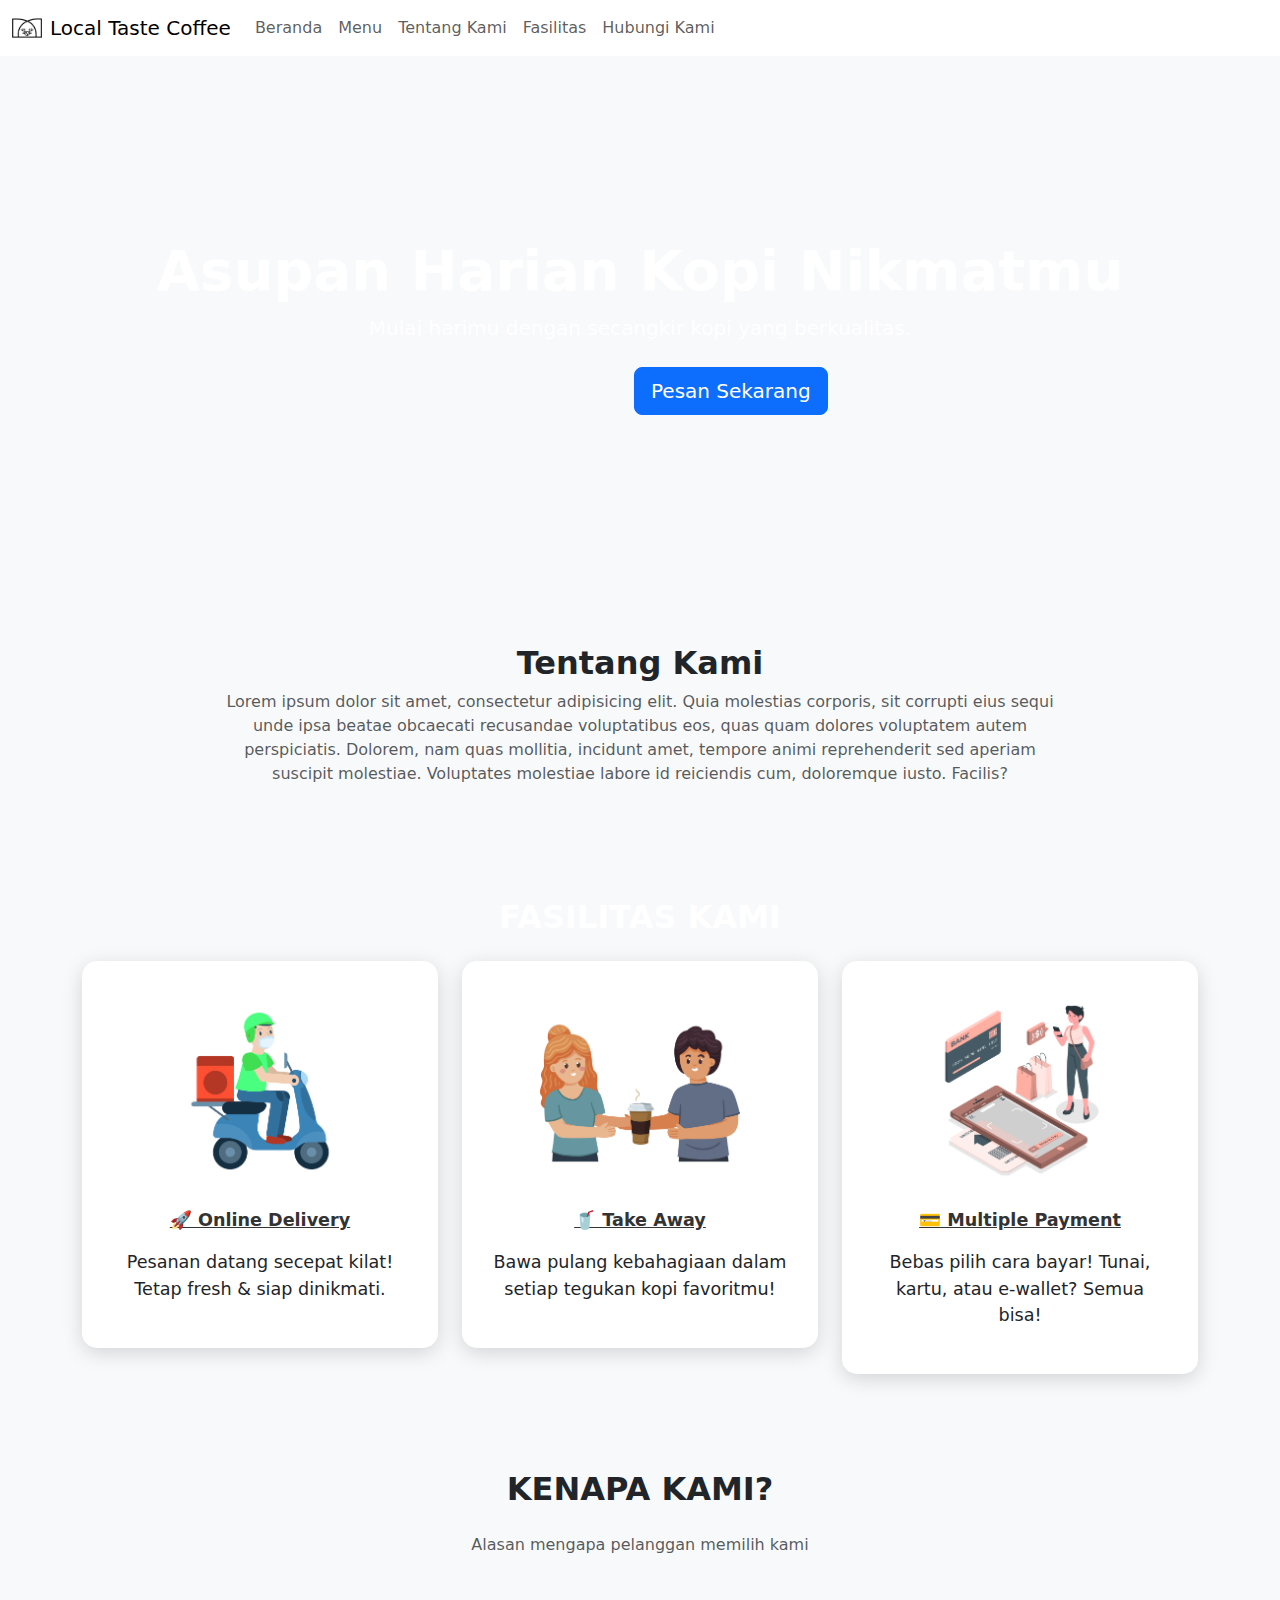
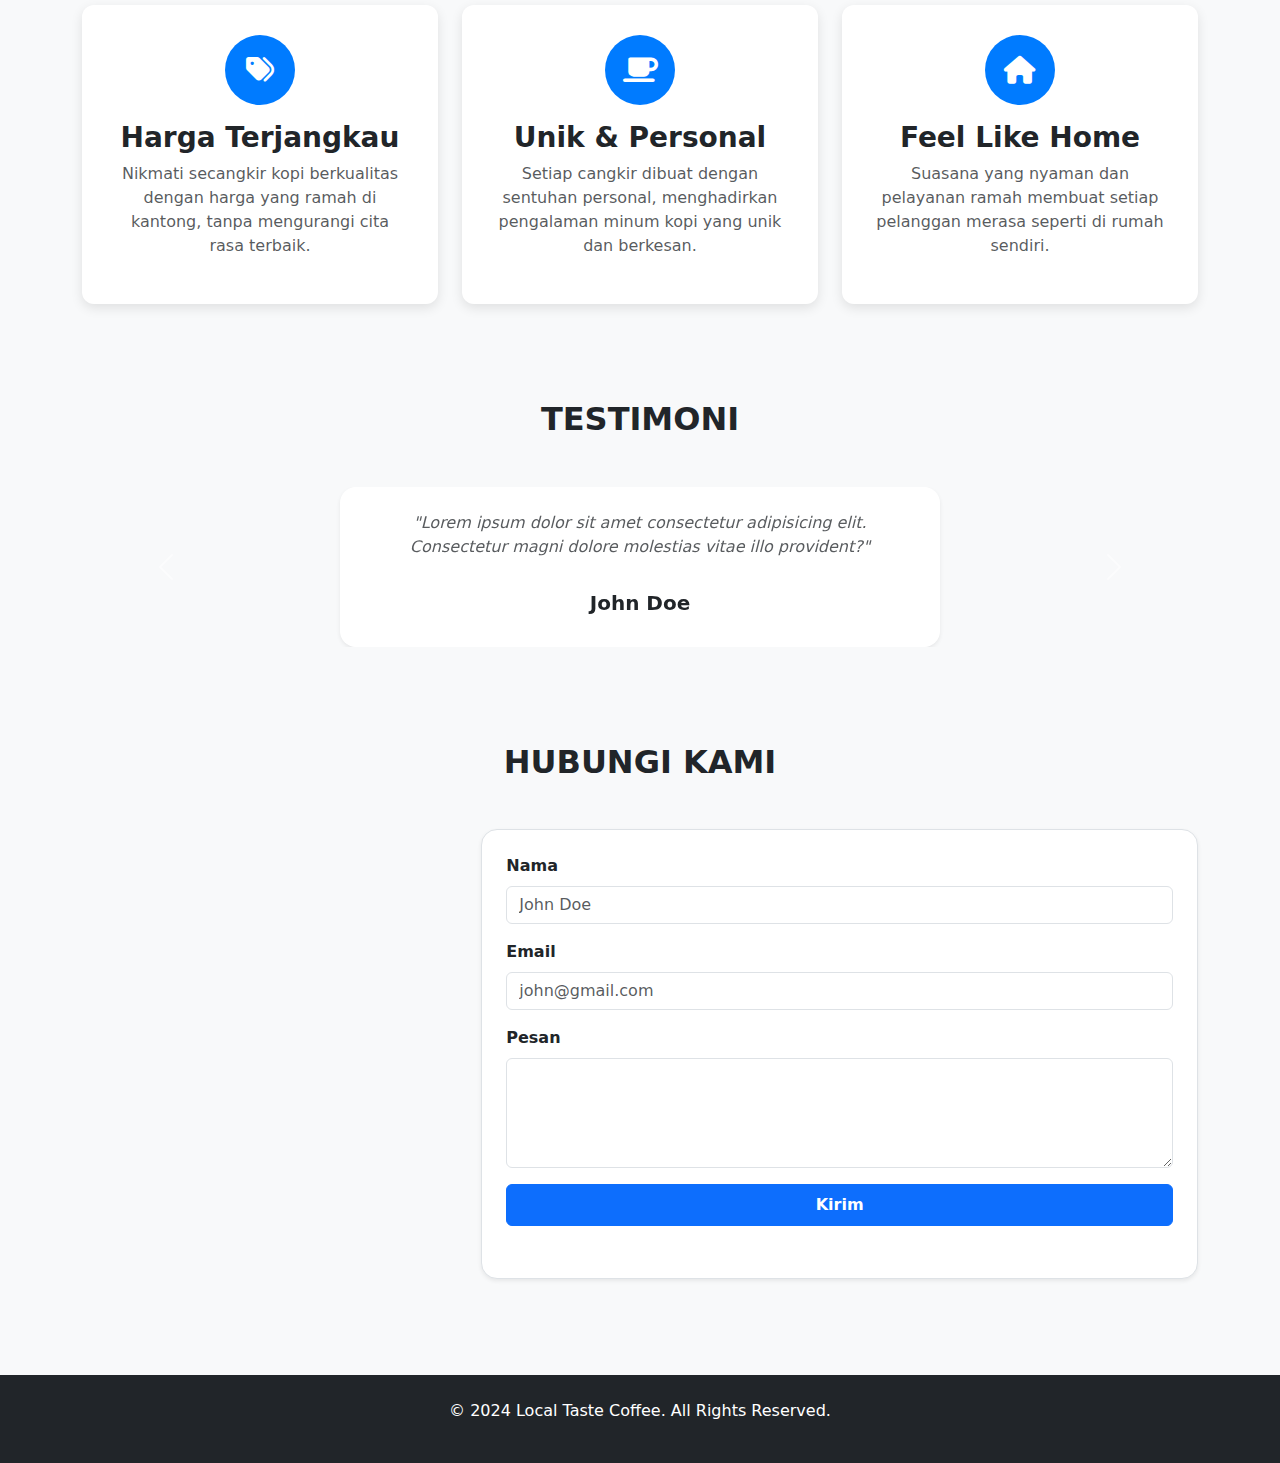
==== index.html @ 01dd8194 "first commit" ====
<!DOCTYPE html>
<html lang="en">
	<head>
		<meta charset="UTF-8" />
		<meta name="viewport" content="width=device-width, initial-scale=1.0" />
		<title>Local Taste Coffee</title>

		<link
			href="https://cdn.jsdelivr.net/npm/bootstrap@5.3.3/dist/css/bootstrap.min.css"
			rel="stylesheet"
			integrity="sha384-QWTKZyjpPEjISv5WaRU9OFeRpok6YctnYmDr5pNlyT2bRjXh0JMhjY6hW+ALEwIH"
			crossorigin="anonymous"
		/>

		<link rel="preconnect" href="https://fonts.googleapis.com" />
		<link rel="preconnect" href="https://fonts.gstatic.com" crossorigin />
		<link
			href="https://fonts.googleapis.com/css2?family=Cookie&family=Inter:ital,opsz,wght@0,14..32,100..900;1,14..32,100..900&display=swap"
			rel="stylesheet"
		/>

		<link
			rel="stylesheet"
			href="https://cdnjs.cloudflare.com/ajax/libs/font-awesome/6.5.1/css/all.min.css"
		/>

		<link rel="stylesheet" href="css/style.css" />
	</head>

	<body class="bg-body-tertiary" class="font-primary">
		<!-- Navbar -->
		<nav class="navbar navbar-expand-lg bg-white">
			<div class="container-fluid">
				<a class="navbar-brand" href="#">
					<img
						src="/img/Logo.png"
						alt="Logo"
						width="30"
						height="24"
						class="d-inline-block align-text-top me-2"
					/>Local Taste Coffee</a
				>
				<button
					class="navbar-toggler"
					type="button"
					data-bs-toggle="collapse"
					data-bs-target="#navbarNavDropdown"
					aria-controls="navbarNavDropdown"
					aria-expanded="false"
					aria-label="Toggle navigation"
				>
					<span class="navbar-toggler-icon"></span>
				</button>
				<div class="collapse navbar-collapse" id="navbarNavDropdown">
					<ul class="navbar-nav">
						<li class="nav-item">
							<a class="nav-link" aria-current="page" href="#">Beranda</a>
						</li>
						<li class="nav-item">
							<a class="nav-link" href="menu.html">Menu</a>
						</li>
						<li class="nav-item">
							<a class="nav-link" href="#tentangKami">Tentang Kami</a>
						</li>
						<li class="nav-item">
							<a class="nav-link" href="#fasilitas">Fasilitas</a>
						</li>
						<li class="nav-item">
							<a class="nav-link" href="#contact">Hubungi Kami</a>
						</li>
					</ul>
				</div>
			</div>
		</nav>

		<!-- Hero -->
		<section
			class="text-center d-flex flex-column justify-content-center align-items-center text-white"
			style="
				background: url('https://images.unsplash.com/photo-1447933601403-0c6688de566e?q=80&w=3161&auto=format&fit=crop&ixlib=rb-4.0.3&ixid=M3wxMjA3fDB8MHxwaG90by1wYWdlfHx8fGVufDB8fHx8fA%3D%3Dx`')
					center/cover no-repeat;
				height: 60vh;
			"
		>
			<div class="container">
				<h1 class="display-4 fw-bold">Asupan Harian Kopi Nikmatmu</h1>
				<p class="lead">Mulai harimu dengan secangkir kopi yang berkualitas.</p>

				<div class="mt-4">
					<a href="#" class="btn btn-outline-light btn-lg me-2">Eksplor Menu</a>
					<a
						href="https://r.grab.com/g/6-20250220_105138_3761E390103F497BAA0A1B494E79ADF9_MEXMPS-6-C62KMCDAR6NEME"
						class="btn btn-primary btn-lg"
						>Pesan Sekarang</a
					>
				</div>
			</div>
		</section>

		<!-- About -->
		<section class="py-5 bg-light" id="tentangKami">
			<div class="container text-center">
				<h2 class="fw-bold">Tentang Kami</h2>
				<p class="text-muted w-75 mx-auto">
					Lorem ipsum dolor sit amet, consectetur adipisicing elit. Quia
					molestias corporis, sit corrupti eius sequi unde ipsa beatae obcaecati
					recusandae voluptatibus eos, quas quam dolores voluptatem autem
					perspiciatis. Dolorem, nam quas mollitia, incidunt amet, tempore animi
					reprehenderit sed aperiam suscipit molestiae. Voluptates molestiae
					labore id reiciendis cum, doloremque iusto. Facilis?
				</p>
			</div>
		</section>

		<!-- Fasilitas -->
		<section class="py-5 text-dark" id="fasilitas">
			<div class="container text-center">
				<h2 class="fw-bold mb-4 text-uppercase text-glow">Fasilitas Kami</h2>

				<div class="row justify-content-center g-4">
					<div class="col-md-4">
						<div class="facility-card">
							<img
								src="img/Delivery.png"
								alt="Online Delivery"
								class="facility-img"
							/>
							<p class="fw-semibold mt-3"><u>🚀 Online Delivery</u></p>
							<p class="text-dark">
								Pesanan datang secepat kilat! Tetap fresh & siap dinikmati.
							</p>
						</div>
					</div>
					<div class="col-md-4">
						<div class="facility-card">
							<img
								src="/img/Takeaway.png"
								alt="Take Away"
								class="facility-img"
							/>
							<p class="fw-semibold mt-3"><u>🥤 Take Away</u></p>
							<p class="text-dark">
								Bawa pulang kebahagiaan dalam setiap tegukan kopi favoritmu!
							</p>
						</div>
					</div>
					<div class="col-md-4">
						<div class="facility-card">
							<img
								src="/img/MultiPayment.png"
								alt="Multiple Payment Method"
								class="facility-img"
							/>
							<p class="fw-semibold mt-3"><u>💳 Multiple Payment</u></p>
							<p class="text-dark">
								Bebas pilih cara bayar! Tunai, kartu, atau e-wallet? Semua bisa!
							</p>
						</div>
					</div>
				</div>
			</div>
		</section>

		<!-- Kenapa Kami -->
		<section class="py-5 bg-light">
			<div class="container text-center">
				<h2 class="fw-bold mb-4 text-uppercase">Kenapa Kami?</h2>
				<p class="text-muted mb-5">Alasan mengapa pelanggan memilih kami</p>

				<div class="row g-4">
					<div class="col-md-4">
						<div class="feature-card">
							<div class="icon-box">
								<i class="fas fa-tags"></i>
							</div>
							<h3 class="fw-semibold mt-3">Harga Terjangkau</h3>
							<p class="text-muted">
								Nikmati secangkir kopi berkualitas dengan harga yang ramah di
								kantong, tanpa mengurangi cita rasa terbaik.
							</p>
						</div>
					</div>
					<div class="col-md-4">
						<div class="feature-card">
							<div class="icon-box">
								<i class="fas fa-coffee"></i>
							</div>
							<h3 class="fw-semibold mt-3">Unik & Personal</h3>
							<p class="text-muted">
								Setiap cangkir dibuat dengan sentuhan personal, menghadirkan
								pengalaman minum kopi yang unik dan berkesan.
							</p>
						</div>
					</div>
					<div class="col-md-4">
						<div class="feature-card">
							<div class="icon-box">
								<i class="fas fa-home"></i>
							</div>
							<h3 class="fw-semibold mt-3">Feel Like Home</h3>
							<p class="text-muted">
								Suasana yang nyaman dan pelayanan ramah membuat setiap pelanggan
								merasa seperti di rumah sendiri.
							</p>
						</div>
					</div>
				</div>
			</div>
		</section>

		<!-- Testimoni -->
		<section class="py-5 bg-light">
			<div class="container text-center">
				<h2 class="fw-bold mb-5 text-uppercase">Testimoni</h2>
				<div
					id="testimoniCarousel"
					class="carousel slide"
					data-bs-ride="carousel"
				>
					<div class="carousel-inner">
						<div class="carousel-item active">
							<div
								class="card border-0 shadow-sm p-4 rounded-4 mx-auto"
								style="max-width: 600px"
							>
								<p class="fst-italic text-muted">
									"Lorem ipsum dolor sit amet consectetur adipisicing elit.
									Consectetur magni dolore molestias vitae illo provident?"
								</p>
								<h5 class="fw-bold mt-3">John Doe</h5>
							</div>
						</div>
						<div class="carousel-item">
							<div
								class="card border-0 shadow-sm p-4 rounded-4 mx-auto"
								style="max-width: 600px"
							>
								<p class="fst-italic text-muted">
									"Kopinya luar biasa! Pelayanannya ramah dan tempatnya nyaman
									banget."
								</p>
								<h5 class="fw-bold mt-3">Jane Smith</h5>
							</div>
						</div>
					</div>
					<button
						class="carousel-control-prev"
						type="button"
						data-bs-target="#testimoniCarousel"
						data-bs-slide="prev"
					>
						<span class="carousel-control-prev-icon" aria-hidden="true"></span>
					</button>
					<button
						class="carousel-control-next"
						type="button"
						data-bs-target="#testimoniCarousel"
						data-bs-slide="next"
					>
						<span class="carousel-control-next-icon" aria-hidden="true"></span>
					</button>
				</div>
			</div>
		</section>

		<!-- Hubungi Kami Section -->
		<section class="py-5">
			<div class="container">
				<h2 class="fw-bold text-center mb-5 text-uppercase">Hubungi Kami</h2>
				<div
					class="alert alert-success alert-dismissible fade show d-none"
					role="alert"
				>
					<strong>Terima Kasih!</strong> Pesan anda telah kami terima.
					<button
						type="button"
						class="btn-close"
						data-bs-dismiss="alert"
						aria-label="Close"
					></button>
				</div>
				<div class="d-flex justify-content-between gap-4">
					<iframe
						src="https://www.google.com/maps/embed?pb=!1m18!1m12!1m3!1d248.34734682069544!2d119.45000983475421!3d-5.17462937846142!2m3!1f0!2f0!3f0!3m2!1i1024!2i768!4f13.1!3m3!1m2!1s0x2dbee3ce2b61c13f%3A0x412133e50aa9c1d6!2sLocal%20Taste%20Coffee!5e0!3m2!1sen!2sid!4v1740041443003!5m2!1sen!2sid"
						width="600"
						height="450"
						style="border: 0"
						allowfullscreen=""
						loading="lazy"
						referrerpolicy="no-referrer-when-downgrade"
					></iframe>
					<form
						name="submit-to-google-sheet"
						class="p-4 border rounded-4 shadow-sm bg-white mx-auto w-100"
					>
						<div class="mb-3">
							<label for="name" class="form-label fw-semibold">Nama</label>
							<input
								type="text"
								id="name"
								name="name"
								class="form-control"
								placeholder="John Doe"
								required
							/>
						</div>
						<div class="mb-3">
							<label for="email" class="form-label fw-semibold">Email</label>
							<input
								type="email"
								id="email"
								name="email"
								class="form-control"
								placeholder="john@gmail.com"
								required
							/>
						</div>
						<div class="mb-3">
							<label for="pesan" class="form-label fw-semibold">Pesan</label>
							<textarea
								id="pesan"
								name="pesan"
								class="form-control"
								rows="4"
								required
							></textarea>
						</div>
						<button
							type="submit"
							class="btn btn-primary w-100 fw-bold py-2 btn-kirim"
							id="submitButton"
						>
							Kirim
						</button>
						<button
							class="btn btn-primary btn-loading w-100 fw-bold py-2 d-none"
							type="button"
							disabled
						>
							<span
								class="spinner-border spinner-border-sm"
								aria-hidden="true"
							></span>
							<span role="status">Loading...</span>
						</button>
					</form>
				</div>
			</div>
		</section>

		<!-- Footer -->
		<footer class="bg-dark text-white py-4 mt-5">
			<div class="container text-center">
				<p class="mb-3">&copy; 2024 Local Taste Coffee. All Rights Reserved.</p>
				<div class="d-flex justify-content-center gap-3">
					<a href="#" class="text-white fs-4"><i class="bi bi-facebook"></i></a>
					<a href="#" class="text-white fs-4"
						><i class="bi bi-instagram"></i
					></a>
					<a href="#" class="text-white fs-4"><i class="bi bi-twitter"></i></a>
					<a href="#" class="text-white fs-4"><i class="bi bi-whatsapp"></i></a>
				</div>
			</div>
		</footer>

		<script
			src="https://cdn.jsdelivr.net/npm/bootstrap@5.3.3/dist/js/bootstrap.bundle.min.js"
			integrity="sha384-YvpcrYf0tY3lHB60NNkmXc5s9fDVZLESaAA55NDzOxhy9GkcIdslK1eN7N6jIeHz"
			crossorigin="anonymous"
		></script>

		<script src="js/script.js"></script>
	</body>
</html>
---- css/style.css ----
.font-primary {
	font-family: "Inter", serif;
}

.font-secondary {
	font-family: "Cookie", serif;
}

/* Background Section */
/* Background Section dengan Blur */
#fasilitas {
	position: relative;
	padding: 5rem 0;
	overflow: hidden;
}

#fasilitas::before {
	content: "";
	position: absolute;
	top: 0;
	left: 0;
	width: 100%;
	height: 100%;
	background: url("https://images.unsplash.com/photo-1509785307050-d4066910ec1e?q=80&w=2965&auto=format&fit=crop&ixlib=rb-4.0.3&ixid=M3wxMjA3fDB8MHxwaG90by1wYWdlfHx8fGVufDB8fHx8fA%3D%3D")
		center/cover no-repeat;
	filter: blur(1px); /* Efek blur */
	z-index: -1;
	scale: 1.2;
}

/* Desain Kartu */
.facility-card {
	background: #fff;
	border-radius: 15px;
	padding: 30px;
	text-align: center;
	position: relative;
	overflow: hidden;
	box-shadow: 0 5px 20px rgba(0, 0, 0, 0.15);
	transition: transform 0.2s ease-in-out;
}

/* Style Gambar */
.facility-img {
	width: 200px; /* Perbesar gambar */
}

/* Teks */
.facility-card p {
	color: #333;
	font-size: 1.1rem;
}

/* Heading */
#fasilitas h2 {
	color: #fff;
	position: relative;
	z-index: 1;
}

/* Styling Feature Card */
.feature-card {
	background: #fff;
	padding: 30px;
	border-radius: 12px;
	box-shadow: 0 4px 12px rgba(0, 0, 0, 0.1);
	transition: transform 0.3s ease, box-shadow 0.3s ease;
	text-align: center;
}

.feature-card:hover {
	transform: translateY(-5px);
	box-shadow: 0 6px 16px rgba(0, 0, 0, 0.15);
}

/* Icon Box */
.icon-box {
	width: 70px;
	height: 70px;
	background: #007bff;
	color: white;
	font-size: 28px;
	display: flex;
	align-items: center;
	justify-content: center;
	border-radius: 50%;
	margin: 0 auto;
}

/* Responsive Font */
@media (max-width: 768px) {
	.feature-card {
		padding: 25px;
	}
	.icon-box {
		width: 60px;
		height: 60px;
		font-size: 24px;
	}
}

.hover-zoom {
	transition: transform 0.3s ease-in-out;
}

.hover-zoom:hover {
	transform: scale(1.05);
}

/* Efek Hover & Focus pada Input */
.form-control:focus {
	border-color: #0d6efd;
	box-shadow: 0 0 10px rgba(13, 110, 253, 0.25);
}

/* Animasi Hover pada Tombol */
.btn-primary {
	transition: all 0.3s ease-in-out;
}

.btn-primary:hover {
	background-color: #0b5ed7;
	transform: scale(1.03);
}

footer a {
	transition: color 0.3s ease-in-out, transform 0.2s ease-in-out;
}
footer a:hover {
	color: #0d6efd;
	transform: scale(1.2);
}
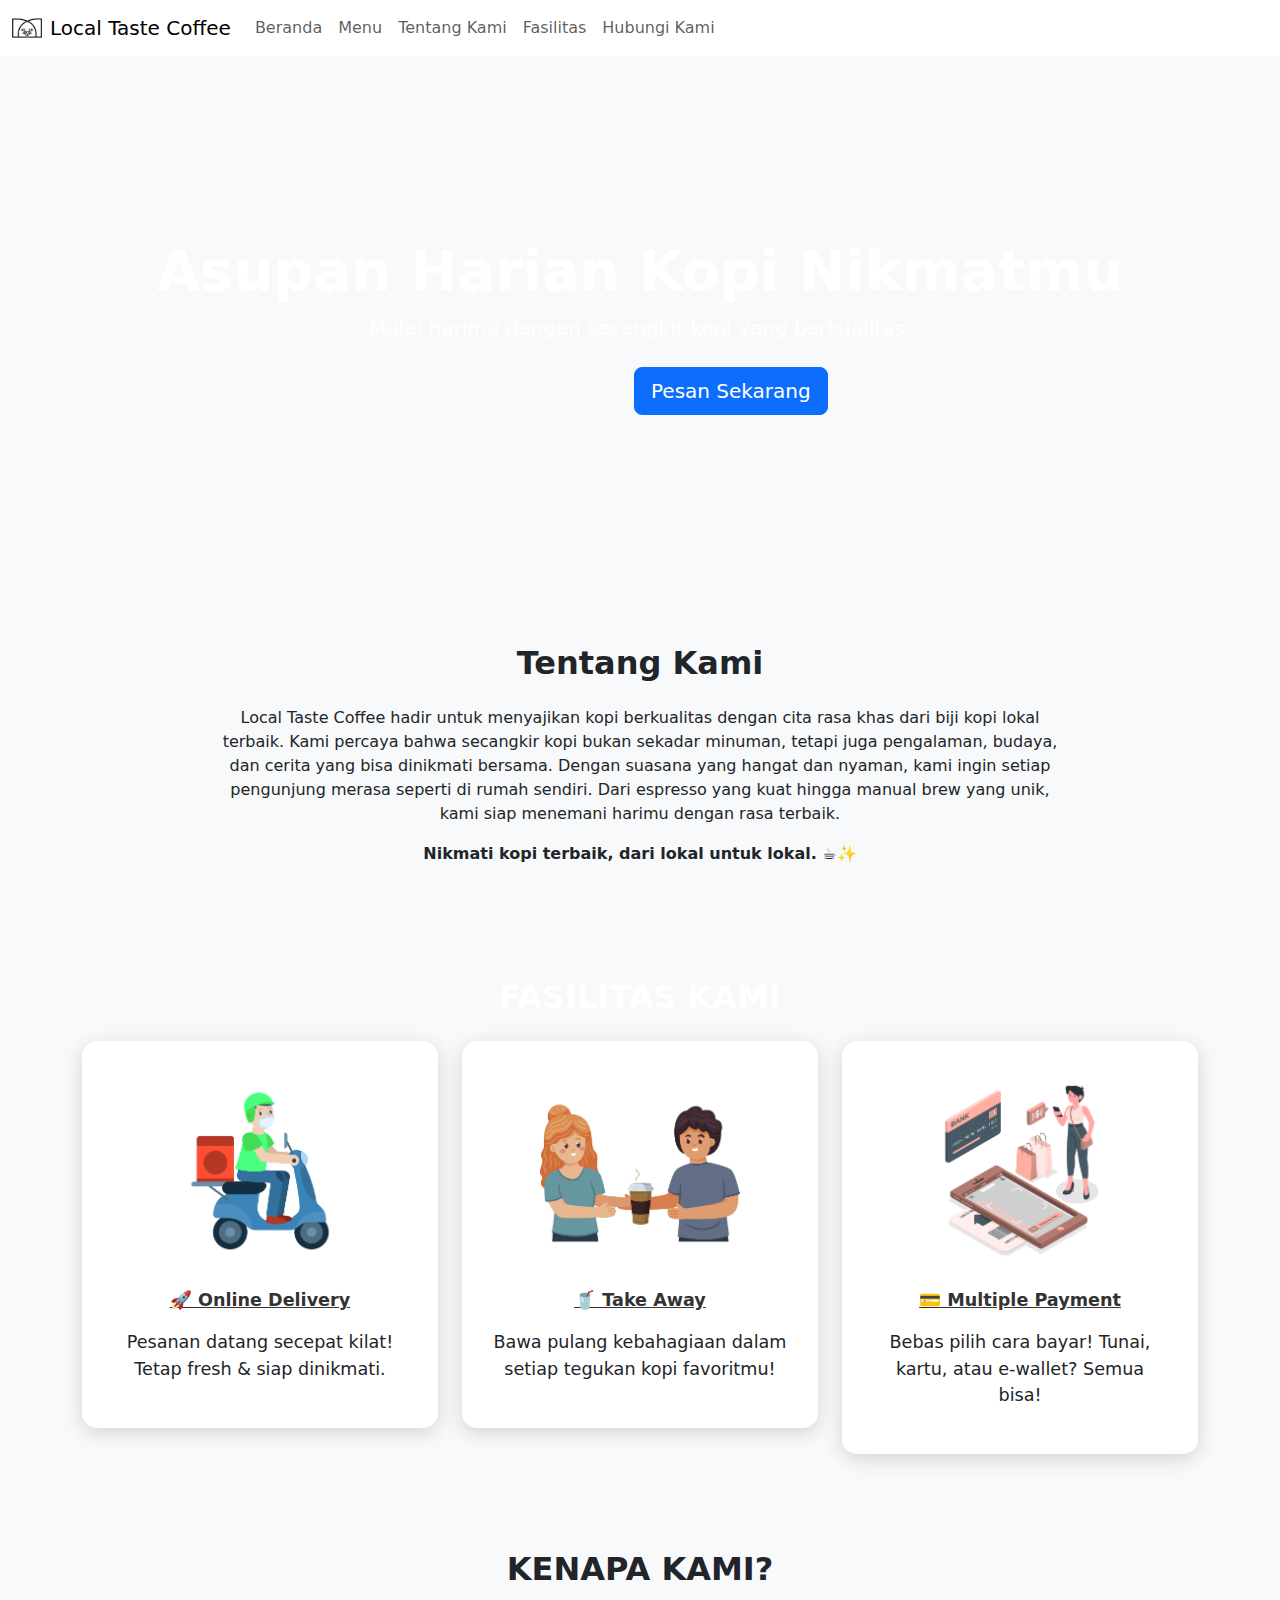
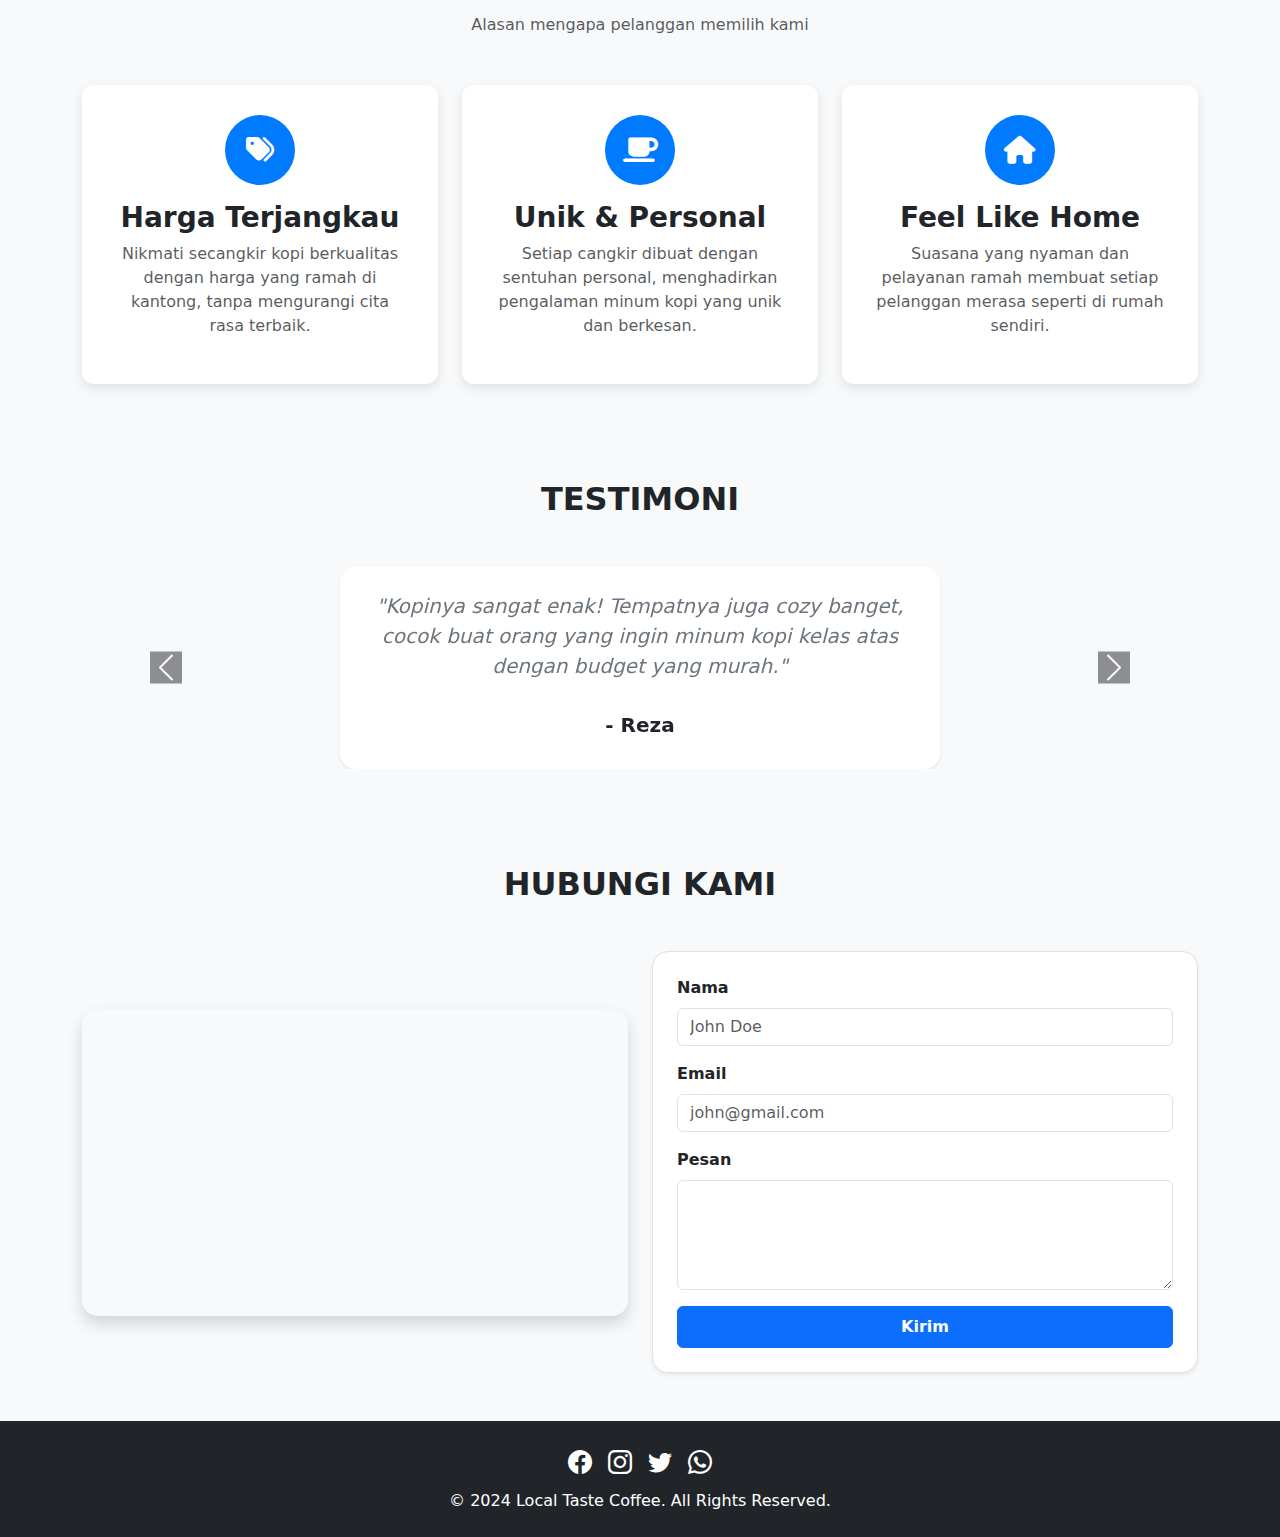
==== commit 47a29d99: "update 1.1" ====
--- a/index.html
+++ b/index.html
@@ -5,6 +5,7 @@
 		<meta name="viewport" content="width=device-width, initial-scale=1.0" />
 		<title>Local Taste Coffee</title>
 
+		<!-- Bootstrap 5.3 -->
 		<link
 			href="https://cdn.jsdelivr.net/npm/bootstrap@5.3.3/dist/css/bootstrap.min.css"
 			rel="stylesheet"
@@ -12,6 +13,7 @@
 			crossorigin="anonymous"
 		/>
 
+		<!-- Google Font -->
 		<link rel="preconnect" href="https://fonts.googleapis.com" />
 		<link rel="preconnect" href="https://fonts.gstatic.com" crossorigin />
 		<link
@@ -19,11 +21,18 @@
 			rel="stylesheet"
 		/>
 
+		<!-- Font Awesome 6.5.1 -->
 		<link
 			rel="stylesheet"
 			href="https://cdnjs.cloudflare.com/ajax/libs/font-awesome/6.5.1/css/all.min.css"
 		/>
 
+		<!-- Bootstrap Icons 1.11.3 -->
+		<link
+			rel="stylesheet"
+			href="https://cdn.jsdelivr.net/npm/bootstrap-icons@1.11.3/font/bootstrap-icons.min.css"
+		/>
+
 		<link rel="stylesheet" href="css/style.css" />
 	</head>
 
@@ -31,7 +40,7 @@
 		<!-- Navbar -->
 		<nav class="navbar navbar-expand-lg bg-white">
 			<div class="container-fluid">
-				<a class="navbar-brand" href="#">
+				<a class="navbar-brand" href="/index.html">
 					<img
 						src="/img/Logo.png"
 						alt="Logo"
@@ -54,7 +63,9 @@
 				<div class="collapse navbar-collapse" id="navbarNavDropdown">
 					<ul class="navbar-nav">
 						<li class="nav-item">
-							<a class="nav-link" aria-current="page" href="#">Beranda</a>
+							<a class="nav-link" aria-current="page" href="/index.html"
+								>Beranda</a
+							>
 						</li>
 						<li class="nav-item">
 							<a class="nav-link" href="menu.html">Menu</a>
@@ -100,15 +111,21 @@
 		<!-- About -->
 		<section class="py-5 bg-light" id="tentangKami">
 			<div class="container text-center">
-				<h2 class="fw-bold">Tentang Kami</h2>
-				<p class="text-muted w-75 mx-auto">
-					Lorem ipsum dolor sit amet, consectetur adipisicing elit. Quia
-					molestias corporis, sit corrupti eius sequi unde ipsa beatae obcaecati
-					recusandae voluptatibus eos, quas quam dolores voluptatem autem
-					perspiciatis. Dolorem, nam quas mollitia, incidunt amet, tempore animi
-					reprehenderit sed aperiam suscipit molestiae. Voluptates molestiae
-					labore id reiciendis cum, doloremque iusto. Facilis?
-				</p>
+				<h2 class="fw-bold mb-4">Tentang Kami</h2>
+				<div class="w-75 mx-auto">
+					<p>
+						Local Taste Coffee hadir untuk menyajikan kopi berkualitas dengan
+						cita rasa khas dari biji kopi lokal terbaik. Kami percaya bahwa
+						secangkir kopi bukan sekadar minuman, tetapi juga pengalaman,
+						budaya, dan cerita yang bisa dinikmati bersama. Dengan suasana yang
+						hangat dan nyaman, kami ingin setiap pengunjung merasa seperti di
+						rumah sendiri. Dari espresso yang kuat hingga manual brew yang unik,
+						kami siap menemani harimu dengan rasa terbaik.
+						<span class="fw-bold d-block mt-3"
+							>Nikmati kopi terbaik, dari lokal untuk lokal. ☕✨</span
+						>
+					</p>
+				</div>
 			</div>
 		</section>
 
@@ -210,8 +227,9 @@
 
 		<!-- Testimoni -->
 		<section class="py-5 bg-light">
-			<div class="container text-center">
+			<div class="container-lg text-center">
 				<h2 class="fw-bold mb-5 text-uppercase">Testimoni</h2>
+
 				<div
 					id="testimoniCarousel"
 					class="carousel slide"
@@ -223,11 +241,12 @@
 								class="card border-0 shadow-sm p-4 rounded-4 mx-auto"
 								style="max-width: 600px"
 							>
-								<p class="fst-italic text-muted">
-									"Lorem ipsum dolor sit amet consectetur adipisicing elit.
-									Consectetur magni dolore molestias vitae illo provident?"
+								<p class="fst-italic text-secondary fs-5">
+									"Kopinya sangat enak! Tempatnya juga cozy banget, cocok buat
+									orang yang ingin minum kopi kelas atas dengan budget yang
+									murah."
 								</p>
-								<h5 class="fw-bold mt-3">John Doe</h5>
+								<h5 class="fw-bold mt-3 text-dark">- Reza</h5>
 							</div>
 						</div>
 						<div class="carousel-item">
@@ -235,29 +254,49 @@
 								class="card border-0 shadow-sm p-4 rounded-4 mx-auto"
 								style="max-width: 600px"
 							>
-								<p class="fst-italic text-muted">
+								<p class="fst-italic text-secondary fs-5">
 									"Kopinya luar biasa! Pelayanannya ramah dan tempatnya nyaman
 									banget."
 								</p>
-								<h5 class="fw-bold mt-3">Jane Smith</h5>
-							</div>
-						</div>
-					</div>
+								<h5 class="fw-bold mt-3 text-dark">- Syahrani</h5>
+							</div>
+						</div>
+						<div class="carousel-item">
+							<div
+								class="card border-0 shadow-sm p-4 rounded-4 mx-auto"
+								style="max-width: 600px"
+							>
+								<p class="fst-italic text-secondary fs-5">
+									"Aroma kopinya bikin rileks, rasanya juga seimbang dan nikmat.
+									Pelayanannya ramah banget, serasa ngopi di rumah sendiri!"
+								</p>
+								<h5 class="fw-bold mt-3 text-dark">- Ramlah</h5>
+							</div>
+						</div>
+					</div>
+
+					<!-- Navigasi Carousel -->
 					<button
-						class="carousel-control-prev"
+						class="carousel-control-prev position-absolute start-0 top-50 translate-middle-y"
 						type="button"
 						data-bs-target="#testimoniCarousel"
 						data-bs-slide="prev"
 					>
-						<span class="carousel-control-prev-icon" aria-hidden="true"></span>
+						<span
+							class="carousel-control-prev-icon bg-dark"
+							aria-hidden="true"
+						></span>
 					</button>
 					<button
-						class="carousel-control-next"
+						class="carousel-control-next position-absolute end-0 top-50 translate-middle-y"
 						type="button"
 						data-bs-target="#testimoniCarousel"
 						data-bs-slide="next"
 					>
-						<span class="carousel-control-next-icon" aria-hidden="true"></span>
+						<span
+							class="carousel-control-next-icon bg-dark"
+							aria-hidden="true"
+						></span>
 					</button>
 				</div>
 			</div>
@@ -267,6 +306,8 @@
 		<section class="py-5">
 			<div class="container">
 				<h2 class="fw-bold text-center mb-5 text-uppercase">Hubungi Kami</h2>
+
+				<!-- Alert -->
 				<div
 					class="alert alert-success alert-dismissible fade show d-none"
 					role="alert"
@@ -279,79 +320,88 @@
 						aria-label="Close"
 					></button>
 				</div>
-				<div class="d-flex justify-content-between gap-4">
-					<iframe
-						src="https://www.google.com/maps/embed?pb=!1m18!1m12!1m3!1d248.34734682069544!2d119.45000983475421!3d-5.17462937846142!2m3!1f0!2f0!3f0!3m2!1i1024!2i768!4f13.1!3m3!1m2!1s0x2dbee3ce2b61c13f%3A0x412133e50aa9c1d6!2sLocal%20Taste%20Coffee!5e0!3m2!1sen!2sid!4v1740041443003!5m2!1sen!2sid"
-						width="600"
-						height="450"
-						style="border: 0"
-						allowfullscreen=""
-						loading="lazy"
-						referrerpolicy="no-referrer-when-downgrade"
-					></iframe>
-					<form
-						name="submit-to-google-sheet"
-						class="p-4 border rounded-4 shadow-sm bg-white mx-auto w-100"
-					>
-						<div class="mb-3">
-							<label for="name" class="form-label fw-semibold">Nama</label>
-							<input
-								type="text"
-								id="name"
-								name="name"
-								class="form-control"
-								placeholder="John Doe"
-								required
-							/>
-						</div>
-						<div class="mb-3">
-							<label for="email" class="form-label fw-semibold">Email</label>
-							<input
-								type="email"
-								id="email"
-								name="email"
-								class="form-control"
-								placeholder="john@gmail.com"
-								required
-							/>
-						</div>
-						<div class="mb-3">
-							<label for="pesan" class="form-label fw-semibold">Pesan</label>
-							<textarea
-								id="pesan"
-								name="pesan"
-								class="form-control"
-								rows="4"
-								required
-							></textarea>
-						</div>
-						<button
-							type="submit"
-							class="btn btn-primary w-100 fw-bold py-2 btn-kirim"
-							id="submitButton"
+
+				<div class="row g-4 align-items-center">
+					<!-- Google Maps -->
+					<div class="col-lg-6">
+						<div class="ratio ratio-16x9">
+							<iframe
+								src="https://www.google.com/maps/embed?pb=!1m18!1m12!1m3!1d248.34734682069544!2d119.45000983475421!3d-5.17462937846142!2m3!1f0!2f0!3f0!3m2!1i1024!2i768!4f13.1!3m3!1m2!1s0x2dbee3ce2b61c13f%3A0x412133e50aa9c1d6!2sLocal%20Taste%20Coffee!5e0!3m2!1sen!2sid!4v1740041443003!5m2!1sen!2sid"
+								style="border: 0"
+								allowfullscreen="true"
+								loading="lazy"
+								referrerpolicy="no-referrer-when-downgrade"
+								class="rounded-4 shadow"
+							>
+							</iframe>
+						</div>
+					</div>
+
+					<!-- Form -->
+					<div class="col-lg-6">
+						<form
+							name="submit-to-google-sheet"
+							class="p-4 border rounded-4 shadow-sm bg-white"
 						>
-							Kirim
-						</button>
-						<button
-							class="btn btn-primary btn-loading w-100 fw-bold py-2 d-none"
-							type="button"
-							disabled
-						>
-							<span
-								class="spinner-border spinner-border-sm"
-								aria-hidden="true"
-							></span>
-							<span role="status">Loading...</span>
-						</button>
-					</form>
+							<div class="mb-3">
+								<label for="name" class="form-label fw-semibold">Nama</label>
+								<input
+									type="text"
+									id="name"
+									name="name"
+									class="form-control"
+									placeholder="John Doe"
+									required
+								/>
+							</div>
+							<div class="mb-3">
+								<label for="email" class="form-label fw-semibold">Email</label>
+								<input
+									type="email"
+									id="email"
+									name="email"
+									class="form-control"
+									placeholder="john@gmail.com"
+									required
+								/>
+							</div>
+							<div class="mb-3">
+								<label for="pesan" class="form-label fw-semibold">Pesan</label>
+								<textarea
+									id="pesan"
+									name="pesan"
+									class="form-control"
+									rows="4"
+									required
+								></textarea>
+							</div>
+							<button
+								type="submit"
+								class="btn btn-primary w-100 fw-bold py-2 btn-kirim"
+								id="submitButton"
+							>
+								Kirim
+							</button>
+							<button
+								class="btn btn-primary btn-loading w-100 fw-bold py-2 d-none"
+								type="button"
+								disabled
+							>
+								<span
+									class="spinner-border spinner-border-sm"
+									aria-hidden="true"
+								></span>
+								<span role="status">Loading...</span>
+							</button>
+						</form>
+					</div>
 				</div>
 			</div>
 		</section>
 
 		<!-- Footer -->
-		<footer class="bg-dark text-white py-4 mt-5">
+		<footer class="bg-dark text-white py-4">
 			<div class="container text-center">
-				<p class="mb-3">&copy; 2024 Local Taste Coffee. All Rights Reserved.</p>
 				<div class="d-flex justify-content-center gap-3">
 					<a href="#" class="text-white fs-4"><i class="bi bi-facebook"></i></a>
 					<a href="#" class="text-white fs-4"
@@ -360,6 +410,9 @@
 					<a href="#" class="text-white fs-4"><i class="bi bi-twitter"></i></a>
 					<a href="#" class="text-white fs-4"><i class="bi bi-whatsapp"></i></a>
 				</div>
+				<p class="mt-2 mb-0">
+					&copy; 2024 Local Taste Coffee. All Rights Reserved.
+				</p>
 			</div>
 		</footer>
 
